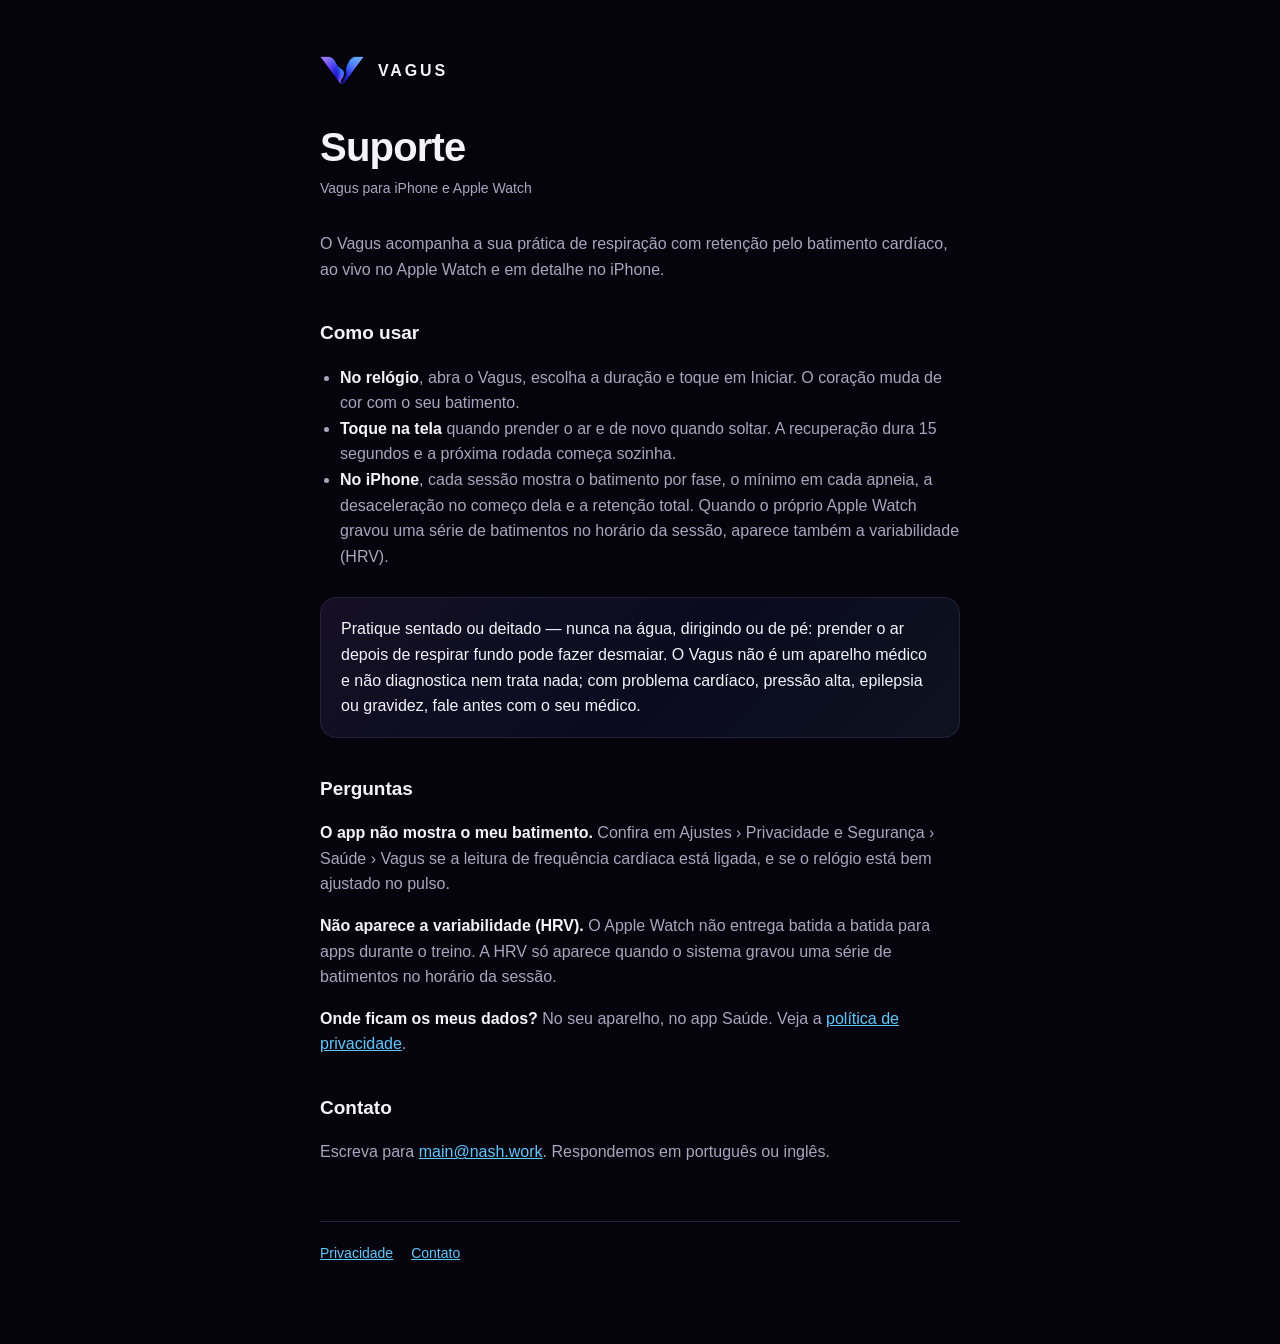
==== index.html @ b3bb45f7 "Páginas de suporte e privacidade do Vagus" ====
<!doctype html>
<html lang="pt-BR">
<head>
<meta charset="utf-8">
<meta name="viewport" content="width=device-width, initial-scale=1">
<title>Vagus — suporte</title>
<meta name="description" content="Vagus: respiração com retenção acompanhada pelo batimento ao vivo, no Apple Watch e no iPhone.">
<link rel="stylesheet" href="estilo.css">
<link rel="icon" href="marca-v.png">
</head>
<body>
<main>
  <header><img src="marca-v.png" alt=""><a href="./">VAGUS</a></header>
  <h1>Suporte</h1>
  <p class="data">Vagus para iPhone e Apple Watch</p>

  <p>O Vagus acompanha a sua prática de respiração com retenção pelo batimento cardíaco, ao vivo no Apple Watch e em detalhe no iPhone.</p>

  <h2>Como usar</h2>
  <ul>
    <li><strong>No relógio</strong>, abra o Vagus, escolha a duração e toque em Iniciar. O coração muda de cor com o seu batimento.</li>
    <li><strong>Toque na tela</strong> quando prender o ar e de novo quando soltar. A recuperação dura 15 segundos e a próxima rodada começa sozinha.</li>
    <li><strong>No iPhone</strong>, cada sessão mostra o batimento por fase, o mínimo em cada apneia, a desaceleração no começo dela e a retenção total. Quando o próprio Apple Watch gravou uma série de batimentos no horário da sessão, aparece também a variabilidade (HRV).</li>
  </ul>

  <div class="aviso"><p>Pratique sentado ou deitado — nunca na água, dirigindo ou de pé: prender o ar depois de respirar fundo pode fazer desmaiar. O Vagus não é um aparelho médico e não diagnostica nem trata nada; com problema cardíaco, pressão alta, epilepsia ou gravidez, fale antes com o seu médico.</p></div>

  <h2>Perguntas</h2>
  <p><strong>O app não mostra o meu batimento.</strong> Confira em Ajustes › Privacidade e Segurança › Saúde › Vagus se a leitura de frequência cardíaca está ligada, e se o relógio está bem ajustado no pulso.</p>
  <p><strong>Não aparece a variabilidade (HRV).</strong> O Apple Watch não entrega batida a batida para apps durante o treino. A HRV só aparece quando o sistema gravou uma série de batimentos no horário da sessão.</p>
  <p><strong>Onde ficam os meus dados?</strong> No seu aparelho, no app Saúde. Veja a <a href="privacidade.html">política de privacidade</a>.</p>

  <h2>Contato</h2>
  <p>Escreva para <a href="mailto:main@nash.work">main@nash.work</a>. Respondemos em português ou inglês.</p>

  <nav><a href="privacidade.html">Privacidade</a><a href="mailto:main@nash.work">Contato</a></nav>
</main>
</body>
</html>
---- estilo.css ----
:root { color-scheme: dark; --bg: #05040c; --fg: #f4f3fa; --fg2: #a9a6bd; --line: #24223a; --violeta: #a37aff; --azul: #4559f7; --ciano: #61c7ff; }
* { box-sizing: border-box; }
body { margin: 0; background: var(--bg); color: var(--fg); font: 16px/1.6 -apple-system, BlinkMacSystemFont, "SF Pro Text", "Segoe UI", Roboto, sans-serif; -webkit-font-smoothing: antialiased; }
main { max-width: 680px; margin: 0 auto; padding: 56px 20px 80px; }
header { display: flex; align-items: center; gap: 14px; margin-bottom: 40px; }
header img { width: 44px; height: auto; }
header a { color: var(--fg); text-decoration: none; font-weight: 600; letter-spacing: 0.18em; }
h1 { font-size: clamp(28px, 6vw, 40px); line-height: 1.1; letter-spacing: -0.02em; margin: 0 0 8px; font-weight: 600; }
h2 { font-size: 19px; margin: 36px 0 8px; }
p, li { color: var(--fg2); }
strong { color: var(--fg); font-weight: 600; }
a { color: var(--ciano); }
.data { color: var(--fg2); font-size: 14px; margin: 0 0 32px; }
.aviso { border: 1px solid var(--line); border-radius: 16px; padding: 18px 20px; margin: 28px 0; background: linear-gradient(135deg, rgba(163,122,255,.10), rgba(69,89,247,.08) 55%, rgba(97,199,255,.08)); }
.aviso p { margin: 0; color: var(--fg); }
nav { display: flex; gap: 18px; margin-top: 56px; padding-top: 20px; border-top: 1px solid var(--line); font-size: 14px; }
ul { padding-left: 20px; }
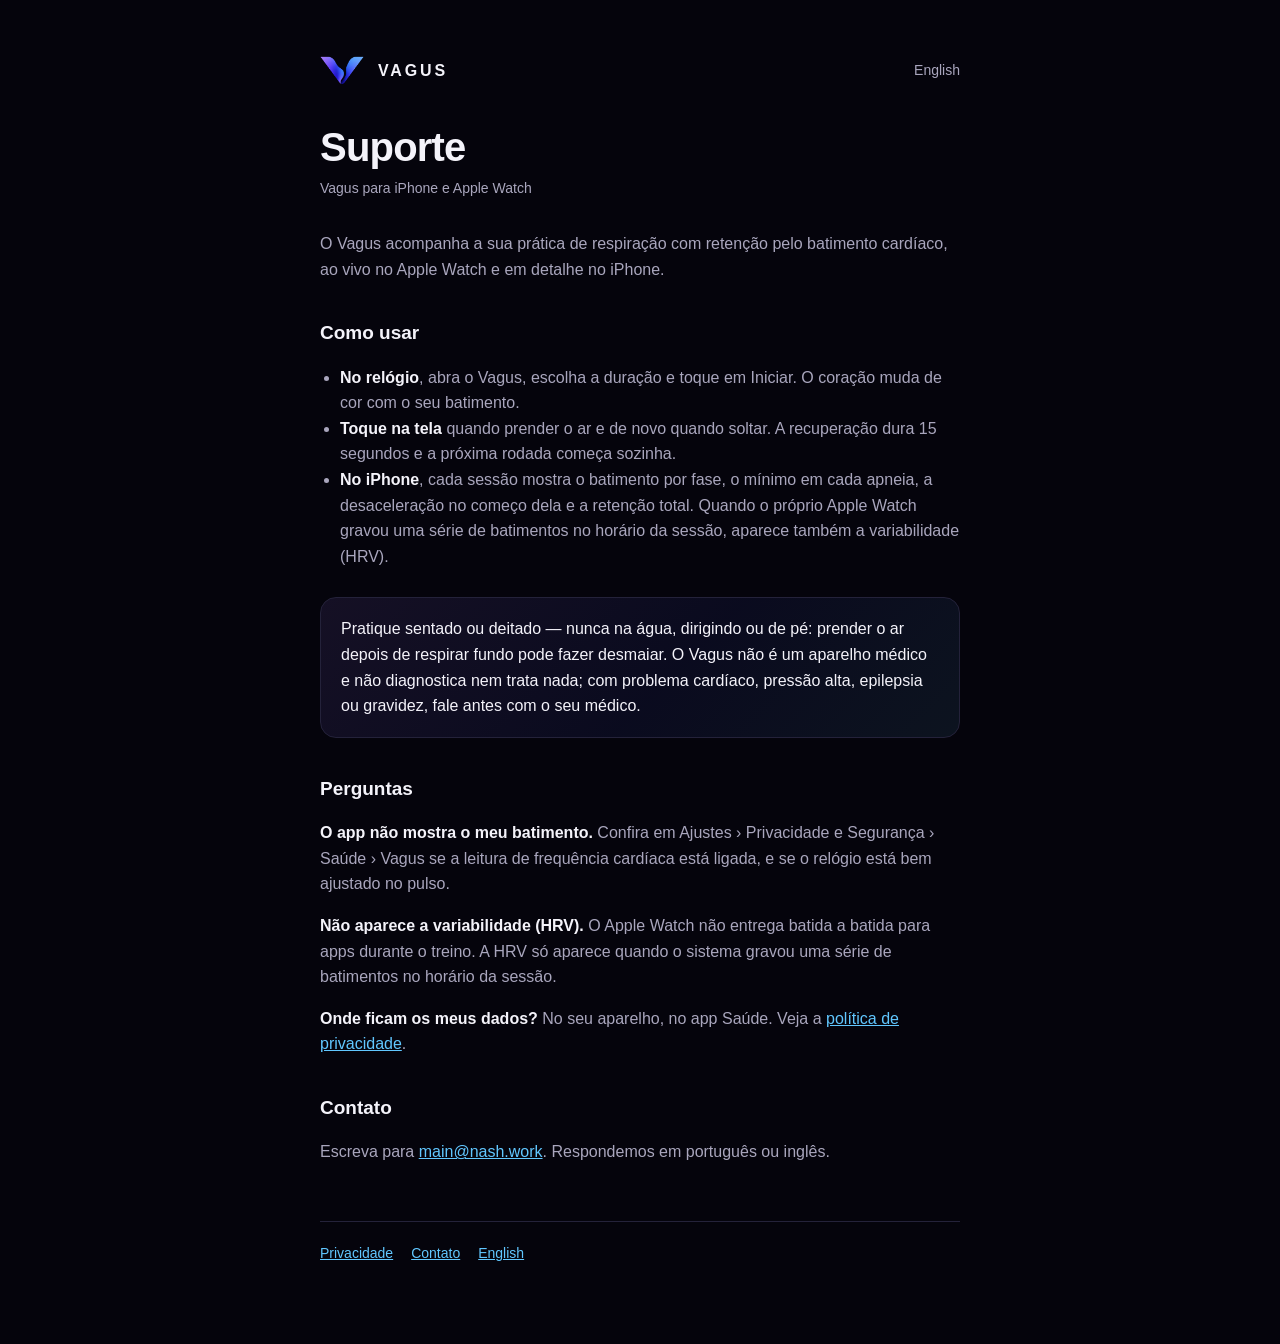
==== commit 7c912710: "Suporte e privacidade em inglês, com a troca de idioma" ====
--- a/index.html
+++ b/index.html
@@ -5,12 +5,13 @@
 <meta name="viewport" content="width=device-width, initial-scale=1">
 <title>Vagus — suporte</title>
 <meta name="description" content="Vagus: respiração com retenção acompanhada pelo batimento ao vivo, no Apple Watch e no iPhone.">
+<link rel="alternate" hreflang="en" href="https://d-mnzs.github.io/vagus/en/">
 <link rel="stylesheet" href="estilo.css">
 <link rel="icon" href="marca-v.png">
 </head>
 <body>
 <main>
-  <header><img src="marca-v.png" alt=""><a href="./">VAGUS</a></header>
+  <header><img src="marca-v.png" alt=""><a href="./">VAGUS</a><a class="idioma" href="en/" lang="en">English</a></header>
   <h1>Suporte</h1>
   <p class="data">Vagus para iPhone e Apple Watch</p>
 
@@ -33,7 +34,7 @@
   <h2>Contato</h2>
   <p>Escreva para <a href="mailto:main@nash.work">main@nash.work</a>. Respondemos em português ou inglês.</p>
 
-  <nav><a href="privacidade.html">Privacidade</a><a href="mailto:main@nash.work">Contato</a></nav>
+  <nav><a href="privacidade.html">Privacidade</a><a href="mailto:main@nash.work">Contato</a><a href="en/" lang="en">English</a></nav>
 </main>
 </body>
 </html>
--- a/estilo.css
+++ b/estilo.css
@@ -15,3 +15,5 @@
 .aviso p { margin: 0; color: var(--fg); }
 nav { display: flex; gap: 18px; margin-top: 56px; padding-top: 20px; border-top: 1px solid var(--line); font-size: 14px; }
 ul { padding-left: 20px; }
+header .idioma { margin-left: auto; font-size: 14px; font-weight: 500; letter-spacing: 0; color: var(--fg2); }
+header .idioma:hover { color: var(--fg); }
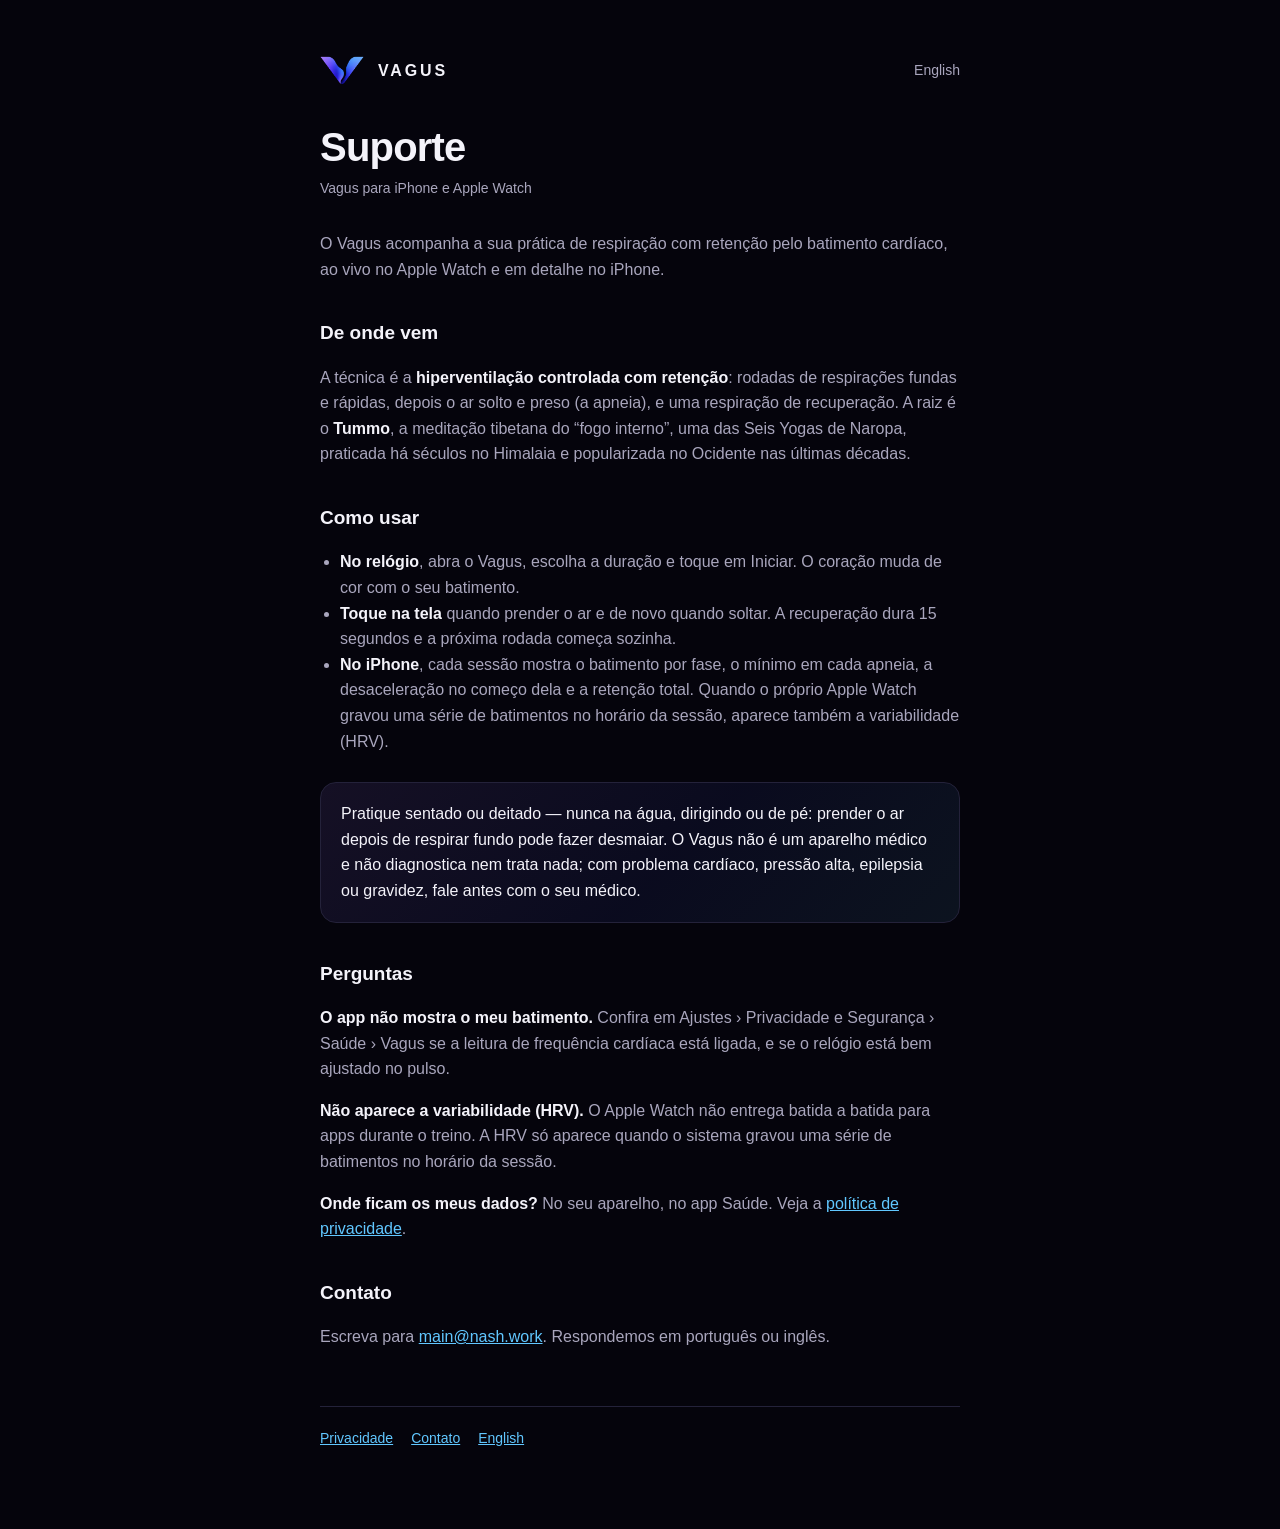
==== commit 06f9e6aa: "De onde vem a técnica, com o Tummo, em português e inglês" ====
--- a/index.html
+++ b/index.html
@@ -16,6 +16,9 @@
   <p class="data">Vagus para iPhone e Apple Watch</p>
 
   <p>O Vagus acompanha a sua prática de respiração com retenção pelo batimento cardíaco, ao vivo no Apple Watch e em detalhe no iPhone.</p>
+
+  <h2>De onde vem</h2>
+  <p>A técnica é a <strong>hiperventilação controlada com retenção</strong>: rodadas de respirações fundas e rápidas, depois o ar solto e preso (a apneia), e uma respiração de recuperação. A raiz é o <strong>Tummo</strong>, a meditação tibetana do “fogo interno”, uma das Seis Yogas de Naropa, praticada há séculos no Himalaia e popularizada no Ocidente nas últimas décadas.</p>
 
   <h2>Como usar</h2>
   <ul>
